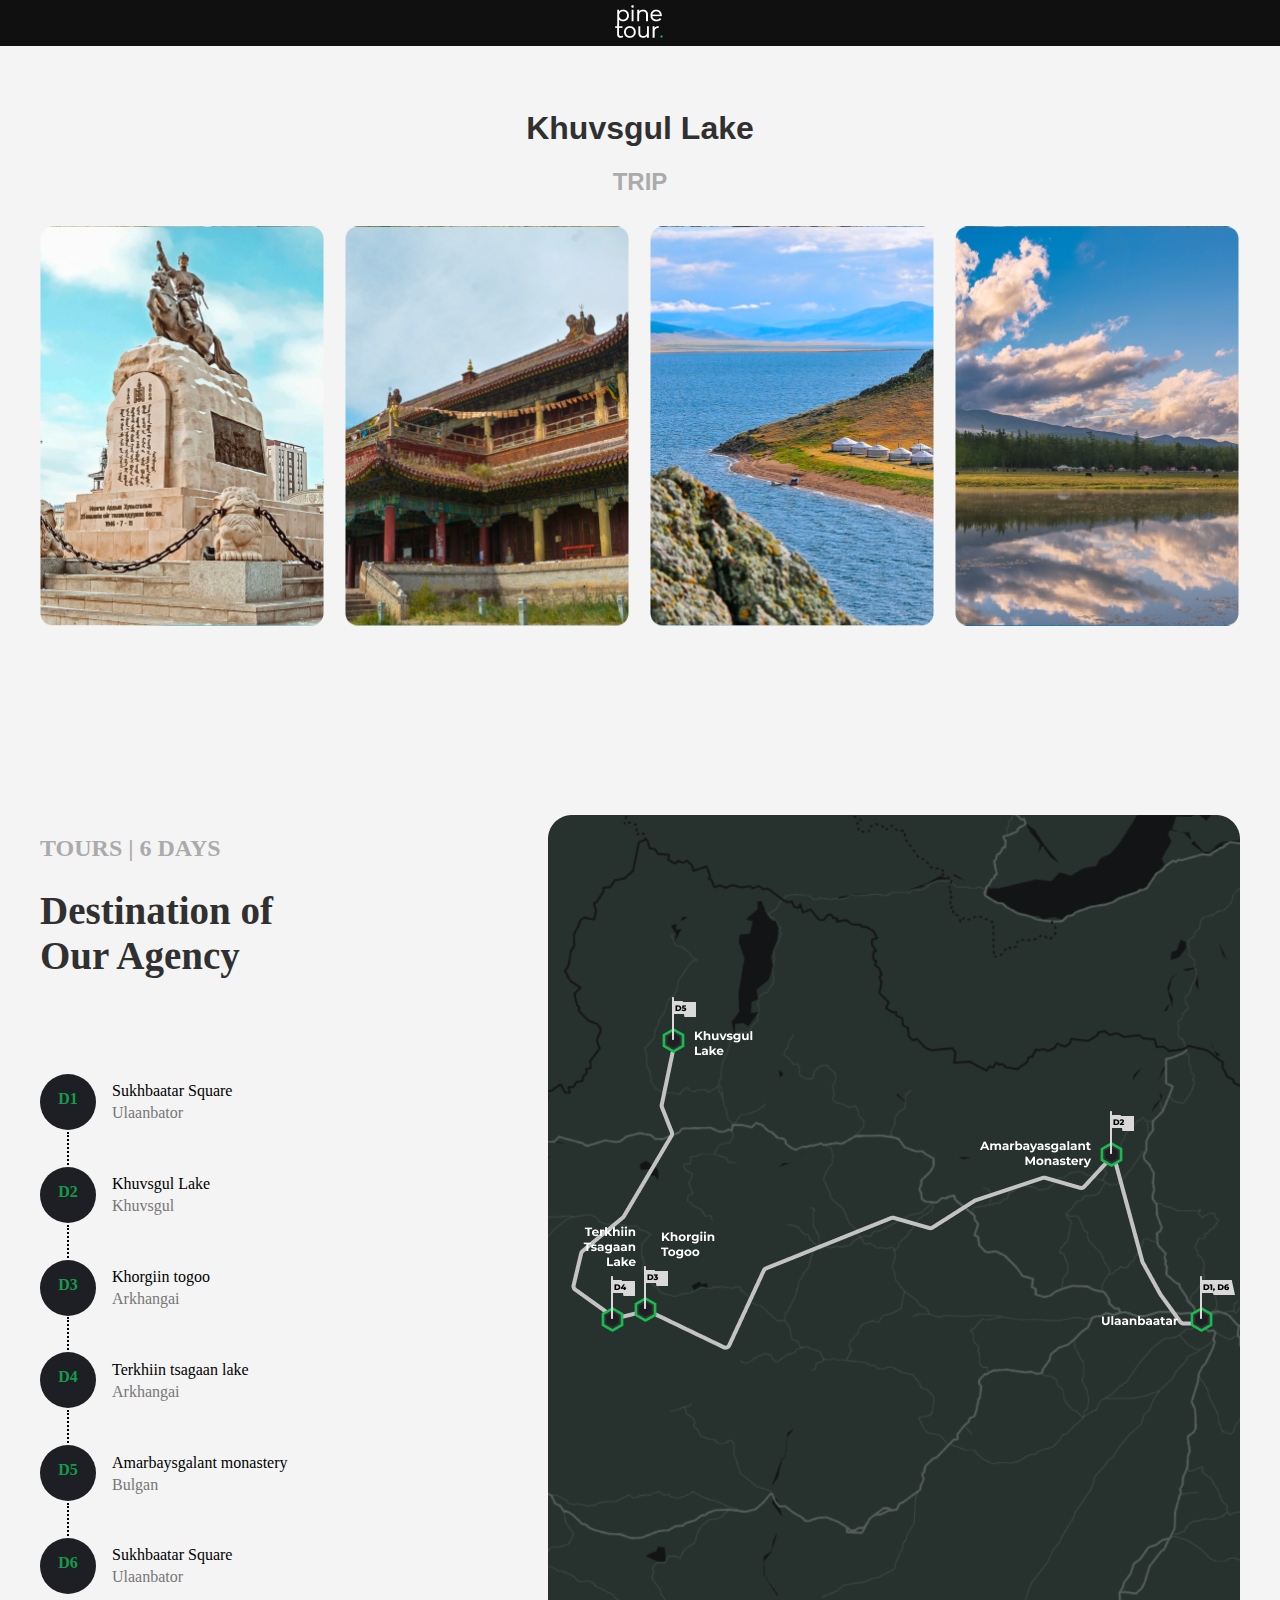
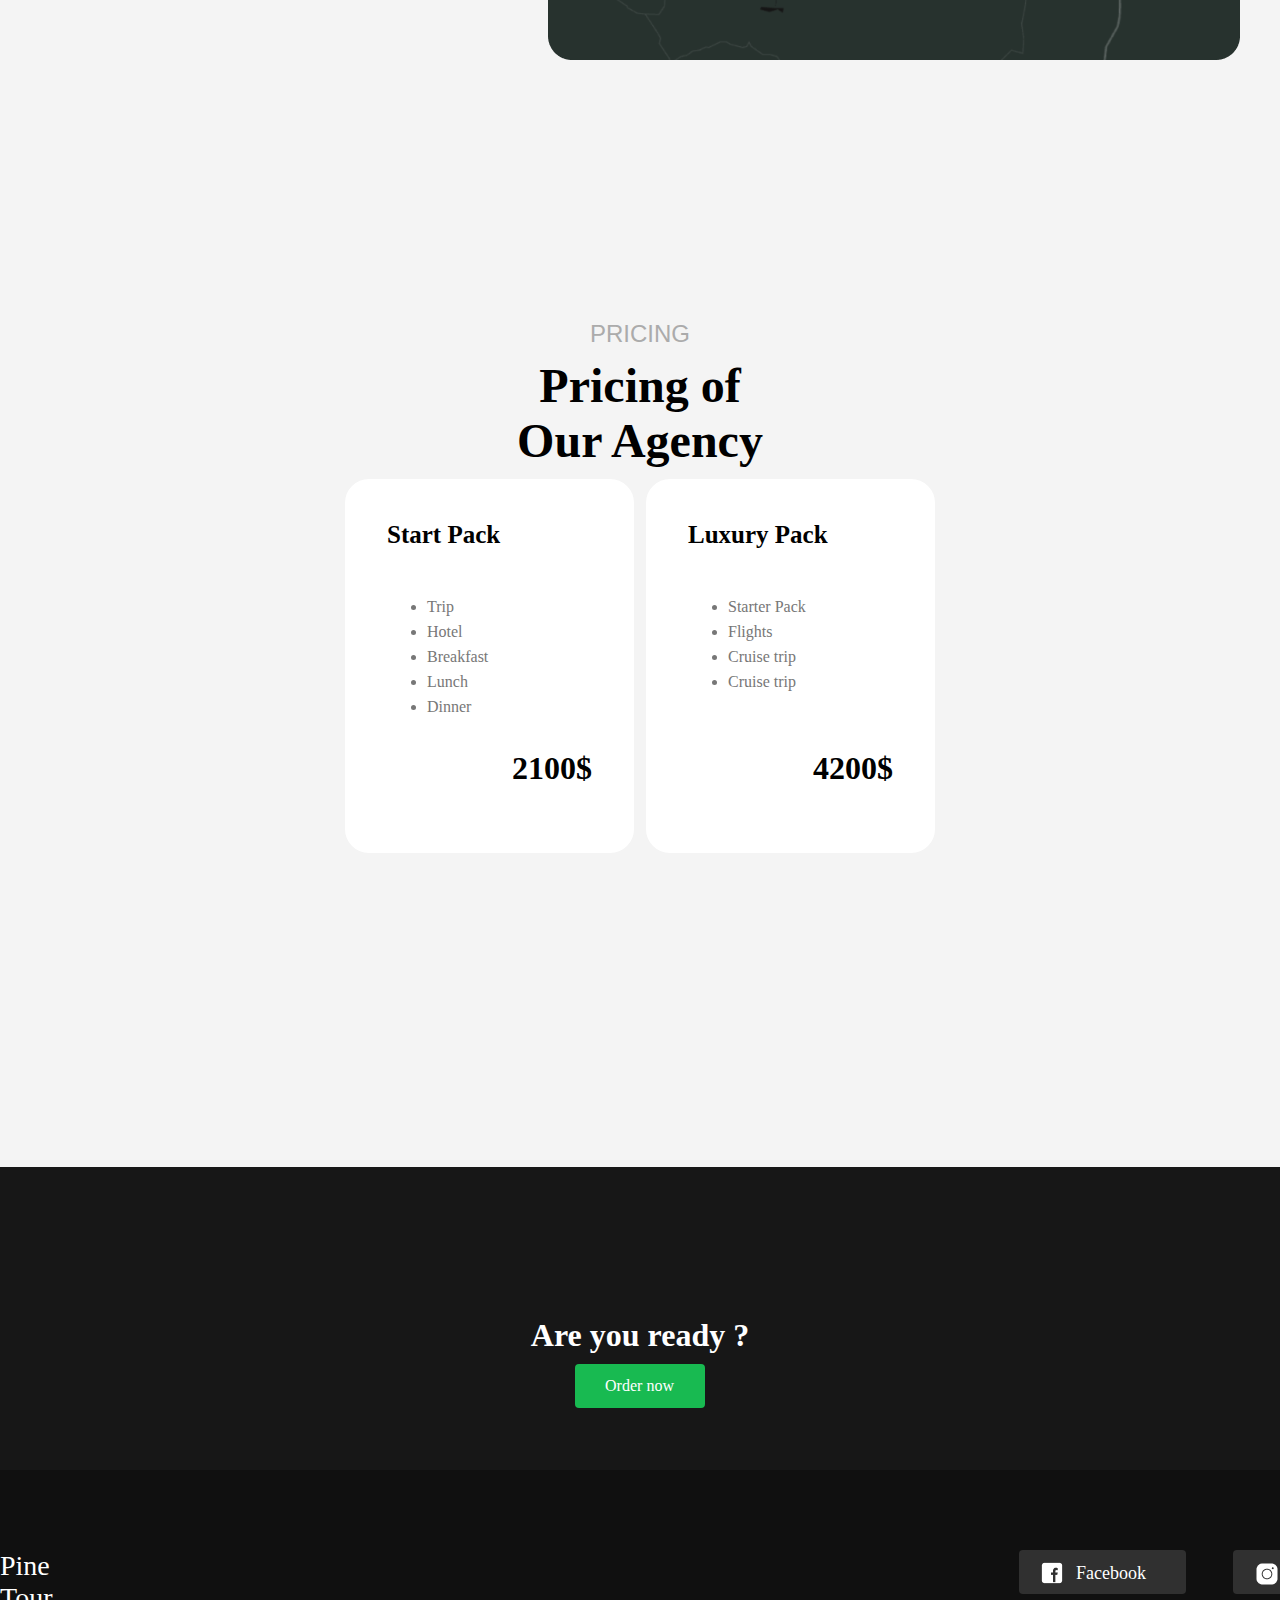
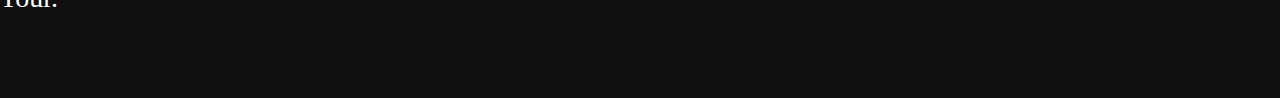
==== index.html @ e6d649a1 "first commit" ====
<!DOCTYPE html>
<html>

<head>
    <title>Pinetour</title>
    <link rel="stylesheet" href="styles.css">
    <link rel="preconnect" href="https://fonts.googleapis.com">
    <link rel="preconnect" href="https://fonts.gstatic.com" crossorigin>
    <link href="https://fonts.googleapis.com/css2?family=Montserrat:ital,wght@0,100..900;1,100..900&display=swap"
        rel="stylesheet">
    <style>
        * {
            font-family: "Montserrat, sans-serif";
        }

        .Browser-body {
            margin: 0%;
            background-color: #f4f4f4;
            font-family: Arial;
            cursor: pointer;
            padding-top: 100px;

        }

        .Pinetourtop {
            background-color: #101010;
            text-align: center;
            position: fixed;
            top: 0px;
            right: 0px;
            left: 0px;
            z-index: 10;
        }

        .KhuvsgulLakebody {
            height: 605px;
            width: 1200px;
            margin: auto;
        }

        .KhuvsgulLakeheader {
            font-family: Arial;
            text-align: center;
            margin-top: 10px;
            color: #303030
        }

        .title {
            color: #ababab;
            text-transform: uppercase;
            font-family: Arial;
            text-align: center;
            font-size: 24px;
        }

        .KhuvsgulLakeimg {
            height: 400px;
            width: 1199px;
            display: flex;
            justify-content: space-between;
            margin-top: 30px;
        }

        .Suhbaatar {
            height: 400px;
            width: 284px;
            border-radius: 12px;
            background-size: 100%;
            background-position: center;
            background-repeat: repeat;
            transition: all 2s ease;
        }

        .Suhbaatar:hover {
            background-size: 80%;
        }

        .Toursbody {
            height: 845px;
            width: 1200px;
            margin-top: 100px;
            margin-left: auto;
            margin-right: auto;
            display: flex;
            justify-content: space-between;
            position: relative;
        }

        .Toursleftsection {
            height: 769px;
            width: 358px;
        }

        .Toursleft-top {
            height: 157px;
            width: 358px;
        }

        .Toursleft-header {
            color: #ababab;
            text-transform: uppercase;
            font-size: 24px
        }

        .Toursleft-title {
            font-size: 39px;
            color: #303030;
        }

        .Toursleft-bottom {
            height: 559px;
            width: 303px;
            margin-top: 80px;
        }

        .Toursleft-bottom-body {
            height: 79.83px;
            width: 300px;
            display: flex;
            margin-top: -10px;
        }

        .Toursleft-bottom-circle {
            height: 56px;
            width: 56px;
            border-radius: 50px;
            background-color: #1D1F24;
            color: #169a4a;
            display: flex;
            justify-content: center;
            align-content: center;
            margin-top: 12px;
            font-weight: bold;
        }

        .Toursleft-bottom-circle img {
            position: absolute;
            right: -3px;
            top: -1px;
            display: none;
            height: 845px;
            width: 700px;
        }

        .Toursleft-bottom-circle:hover img {
            display: block;
        }


        .Toursleft-bottom-item {
            margin-left: 16px;
            margin-top: 20.42px;
        }

        .Toursleft-bottom-title {
            color: #000000;
            size: 16px;
        }

        .Toursleft-bottom-location {
            color: #777777;
            size: 12px;
            margin-top: 4px;
        }

        .Toursleft-bottom-dotted {
            height: 33px;
            border-left: 2px #000000 dotted;
            margin-left: 27px;
            margin-top: -10px;
        }

        .Toursrightside {
            height: 845px;
            width: 692px;
            transition: 1s;
        }

        .Toursrightimg {
            display: none;
        }

        .Toursrightside:hover {
            scale: 1.10;
        }

        .Menu-body {
            height: 607px;
            width: 789px;
            margin: auto;
            margin-top: 260px;
        }

        .Menu-header {
            height: 159px;
            width: 299px;
            margin: auto;
        }

        .Menu-title {
            margin-top: 10px;
            font-size: 48px;
            text-align: center;
            font-weight: bold;
        }

        .Menu-item {
            height: 370px;
            width: 590px;
            margin: auto;
            display: flex;
            justify-content: space-between;
        }

        .Menu-item-border {
            height: 370px;
            width: 285px;
            background-color: #ffffff;
            border-radius: 24px;
            border: 2px #ffffff solid;
            transition: 1s;
        }

        .Menu-item-border:hover {
            border: #18ba51 solid;
            scale: 1.03;
        }

        .Border-body {
            height: 229px;
            width: 155px;
            padding: 40px 90px 301px 40px;
        }

        .Border-title {
            height: 29px;
            width: 155px;
            font-size: 25px;
            color: #000000;
            font-weight: bold;
        }

        .Border-item {
            height: 172px;
            width: 127px;
            padding-top: 28px;
        }

        .Border-text {
            line-height: 25px;
            color: #777777;
        }

        .Border-text:hover {
            color: #2c2c2c;
            font-weight: bold;
        }

        .Border-footer {
            height: 39px;
            width: 205px;
            text-align: right;
            font-size: 32px;
            font-weight: bold;
        }

        .Order-Body {
            height: 303px;
            background-color: #171717;
            margin-top: 240px;
        }

        .Order-title-box {
            height: 93px;
            width: 261px;
            margin: auto;
            padding-top: 150px;
        }

        .Order-title {
            height: 39px;
            width: 261px;
            color: #ffffff;
            text-align: center;
            font-weight: bold;
            font-size: 32px;
        }

        .Order-item {
            height: 44px;
            width: 130px;
            background-color: #18ba51;
            border-radius: 4px;
            color: #ffffff;
            display: flex;
            justify-content: center;
            align-items: center;
            margin: 0px 65px;
            transition: 0.50s;
            text-decoration: none;
            margin-top: 8px;
        }

        .Order-item:hover {
            background-color: #0e5d2e;
            scale: 1.03;
        }

        .Footer {
            height: 228px;
            background-color: #101010;
        }

        .Footer-body {
            height: 68px;
            width: 1400px;
            margin: auto;
            padding-top: 80px;
            display: flex;
            justify-content: space-between;
        }

        .Footer-logo {
            height: 68px;
            width: 81px;
            color: #ffffff;
            font-size: 28px;
            transition: 0.5s;
        }

        .Footer-logo:hover {
            animation: shake 1s;
        }

        @keyframes shake {
            0% {
                transform: translate(5px, 0px);
            }

            25% {
                transform: translate(-5px, 0px);
            }

            50% {
                transform: translate(5px, 0px);
            }

            75% {
                transform: translate(-5px, 0px);
            }

            100% {
                transform: translate(0 0);
            }
        }

        .Footer-item {
            height: 44px;
            width: 381px;
            display: flex;
            justify-content: space-between;
        }

        .Footer-item-box {
            height: 44px;
            width: 167px;
            background-color: #303030;
            border-radius: 4px;
            display: flex;
            transition: 1s;
        }

        .Footer-item-box:hover {
            background-color: #615e5e;
        }

        .Footer-item-icon {
            height: 24px;
            width: 24px;
            margin-top: 11.92px;
            margin-left: 21.92px;
        }

        .Footer-item-title {
            height: 22px;
            width: 93px;
            color: #ffffff;
            padding: 13px 20px 11px 11.92px;
            font-size: 18px;
            text-decoration: none;
        }
    </style>
</head>

<body class="Browser-body">
    <div class="Pinetourtop">
        <img src="Zurag/Zurag.png">
    </div>
    <div class="KhuvsgulLakebody">
        <div>
            <h1 class="KhuvsgulLakeheader">
                Khuvsgul Lake <br>
                <h2 class="title">
                    trip
                </h2>
            </h1>
            <div class="KhuvsgulLakeimg">
                <div class="Suhbaatar" style="background-image: url(Zurag/suhbaatar.png);"> </div>
                <div class="Suhbaatar" style="background-image: url(Zurag/sum.png);"> </div>
                <div class="Suhbaatar" style="background-image: url(Zurag/nuur.png);"> </div>
                <div class="Suhbaatar" style="background-image: url(Zurag/mod.png);"> </div>
            </div>
        </div>
    </div>
    <div class="Toursbody">
        <div class="Toursleftsection">
            <div class="Toursleft-top ">
                <h2 class="Toursleft-header"> tours | 6 days </h2>
                <h1 class="Toursleft-title"> Destination of <br>
                    Our Agency
                </h1>
            </div>
            <div class="Toursleft-bottom">
                <div class="Toursleft-bottom-body">
                    <div class="Toursleft-bottom-circle">
                        <p>D1</p>
                        <img src="Zurag/suhbaatar.png">
                    </div>
                    <div class="Toursleft-bottom-item">
                        <div class="Toursleft-bottom-title"> Sukhbaatar Square </div>
                        <div class="Toursleft-bottom-location"> Ulaanbator </div>
                    </div>
                </div>
                <div class="Toursleft-bottom-dotted">
                </div>
                <div class="Toursleft-bottom-body">
                    <div class="Toursleft-bottom-circle">
                        <p>D2</p>
                        <img src="Zurag/mod.png">
                    </div>
                    <div class="Toursleft-bottom-item">
                        <div class="Toursleft-bottom-title"> Khuvsgul Lake </div>
                        <div class="Toursleft-bottom-location"> Khuvsgul </div>
                    </div>
                </div>
                <div class="Toursleft-bottom-dotted">
                </div>
                <div class="Toursleft-bottom-body">
                    <div class="Toursleft-bottom-circle">
                        <p>D3</p>
                        <img src="Zurag/mod.png">
                    </div>
                    <div class="Toursleft-bottom-item">
                        <div class="Toursleft-bottom-title"> Khorgiin togoo </div>
                        <div class="Toursleft-bottom-location"> Arkhangai </div>
                    </div>
                </div>
                <div class="Toursleft-bottom-dotted">
                </div>
                <div class="Toursleft-bottom-body">
                    <div class="Toursleft-bottom-circle">
                        <p>D4</p>
                        <img src="Zurag/nuur.png">
                    </div>
                    <div class="Toursleft-bottom-item">
                        <div class="Toursleft-bottom-title"> Terkhiin tsagaan lake </div>
                        <div class="Toursleft-bottom-location"> Arkhangai </div>
                    </div>
                </div>
                <div class="Toursleft-bottom-dotted">
                </div>
                <div class="Toursleft-bottom-body">
                    <div class="Toursleft-bottom-circle">
                        <p>D5</p>
                        <img src="Zurag/nuur.png">
                    </div>
                    <div class="Toursleft-bottom-item">
                        <div class="Toursleft-bottom-title"> Amarbaysgalant monastery </div>
                        <div class="Toursleft-bottom-location"> Bulgan </div>
                    </div>
                </div>
                <div class="Toursleft-bottom-dotted">
                </div>
                <div class="Toursleft-bottom-body">
                    <div class="Toursleft-bottom-circle">
                        <p>D6</p>
                        <img src="Zurag/suhbaatar.png">
                    </div>
                    <div class="Toursleft-bottom-item">
                        <div class="Toursleft-bottom-title"> Sukhbaatar Square </div>
                        <div class="Toursleft-bottom-location"> Ulaanbator </div>
                    </div>
                </div>
            </div>
        </div>
        <div class="Toursrightside">
            <img src="Zurag/Gazriin zurag.png">
        </div>
    </div>
    <div class="Menu-body">
        <div class="Menu-header">
            <div class="title"> Pricing </div>
            <div class="Menu-title"> Pricing of <br> Our Agency</div>
        </div>
        <div class="Menu-item">
            <div class="Menu-item-border">
                <div class="Border-body">
                    <div class="Border-title"> Start Pack </div>
                    <div class="Border-item">
                        <ul>
                            <li class="Border-text"> Trip </li>
                            <li class="Border-text"> Hotel </li>
                            <li class="Border-text"> Breakfast </li>
                            <li class="Border-text"> Lunch </li>
                            <li class="Border-text"> Dinner </li>
                        </ul>
                    </div>
                    <div class="Border-footer">
                        2100$
                    </div>
                </div>
            </div>
            <div class="Menu-item-border">
                <div class="Border-body">
                    <div class="Border-title"> Luxury Pack </div>
                    <div class="Border-item">
                        <ul>
                            <li class="Border-text"> Starter Pack </li>
                            <li class="Border-text"> Flights </li>
                            <li class="Border-text"> Cruise trip </li>
                            <li class="Border-text"> Cruise trip </li>
                        </ul>
                    </div>
                    <div class="Border-footer">
                        4200$
                    </div>
                </div>
            </div>
        </div>
    </div>
    <div class="Order-Body">
        <div class="Order-title-box">
            <div class="Order-title"> Are you ready ? </div>
            <a href="http://127.0.0.1:5500/Order.html" class="Order-item"> Order now </a>
        </div>
    </div>
    <div class="Footer">
        <div class="Footer-body">
            <div class="Footer-logo"> Pine<br>Tour. </div>
            <div class="Footer-item">
                <div class="Footer-item-box">
                    <div class="Footer-item-icon"> <img src="Zurag/Facebook.png"> </div>
                    <a href="https://www.facebook.com/" target="_blank" class="Footer-item-title">
                        Facebook </a>
                </div>
                <div class="Footer-item-box">
                    <div class="Footer-item-icon"> <img src="Zurag/Instagram.png"> </div>
                    <a href="https://www.instagram.com/" target="_blank" class="Footer-item-title">
                        Instagram </a>
                </div>
            </div>
        </div>
    </div>
    </div>
</body>

</html>
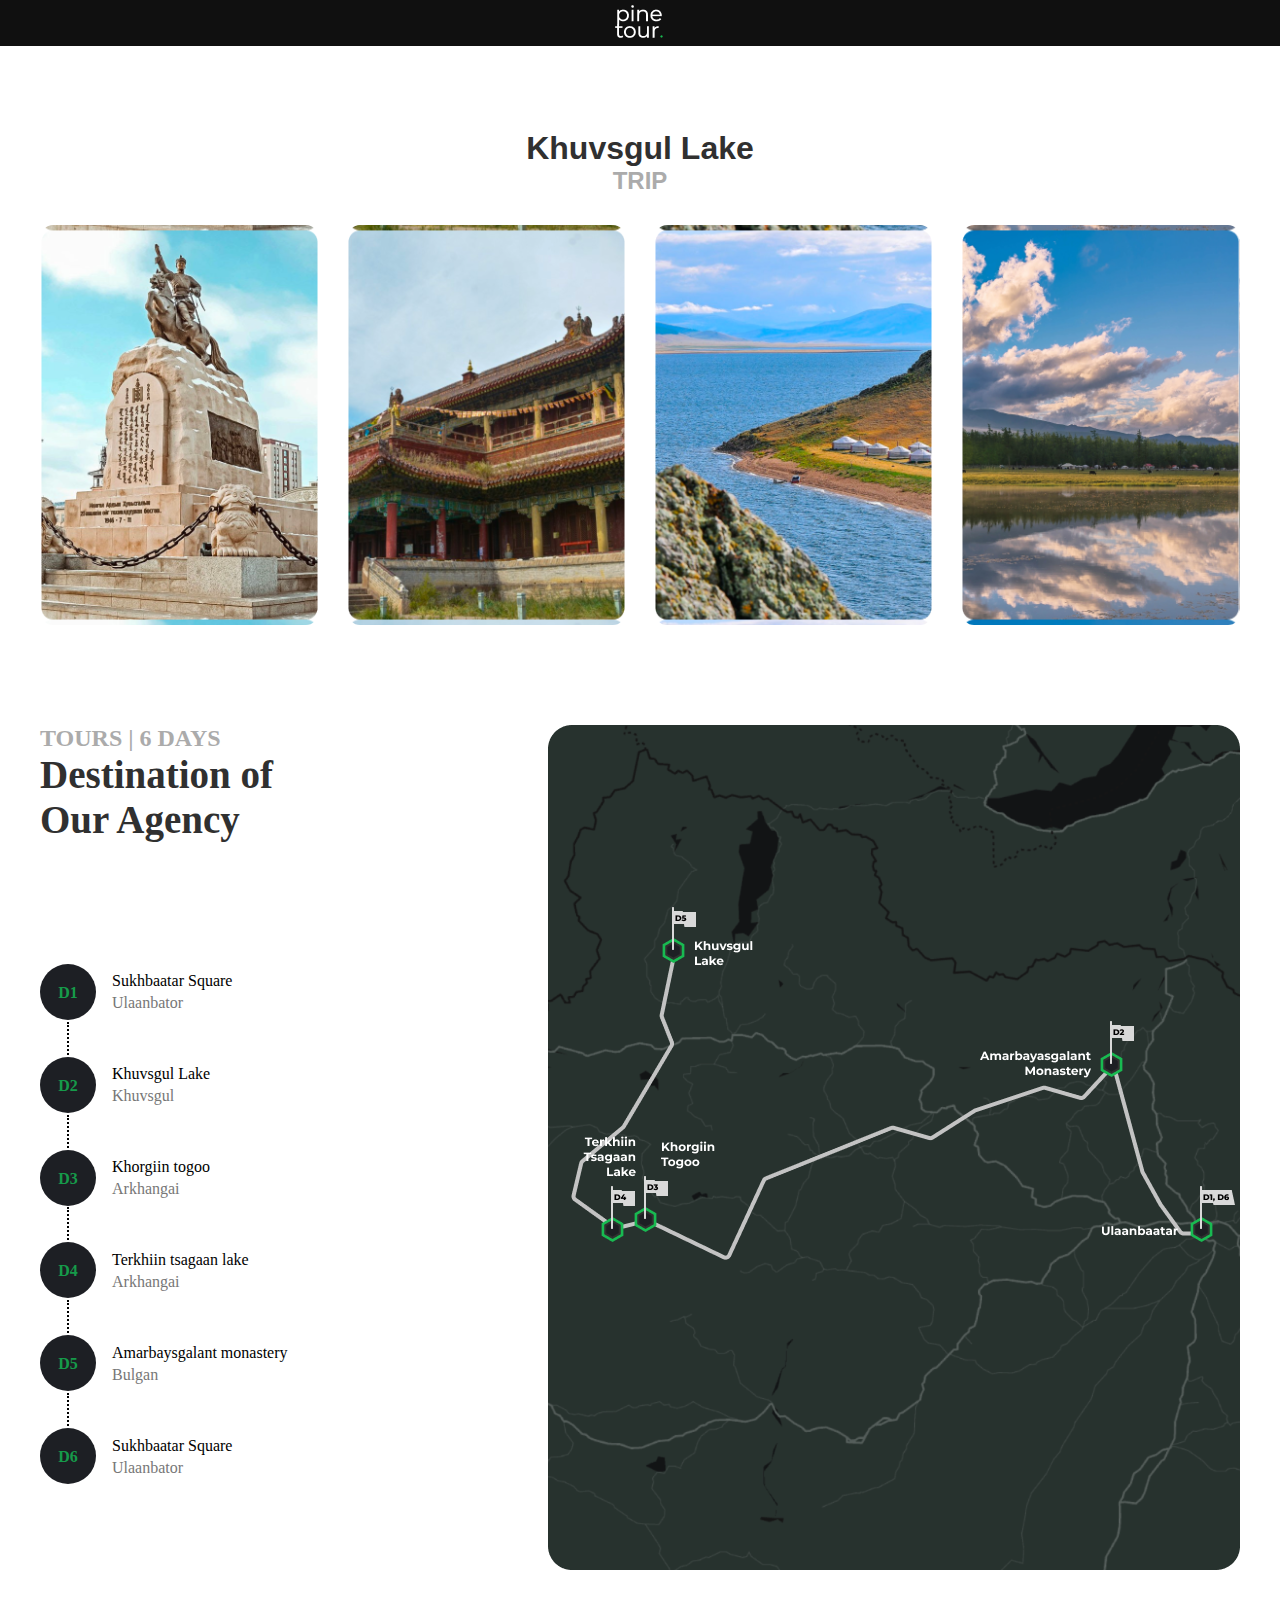
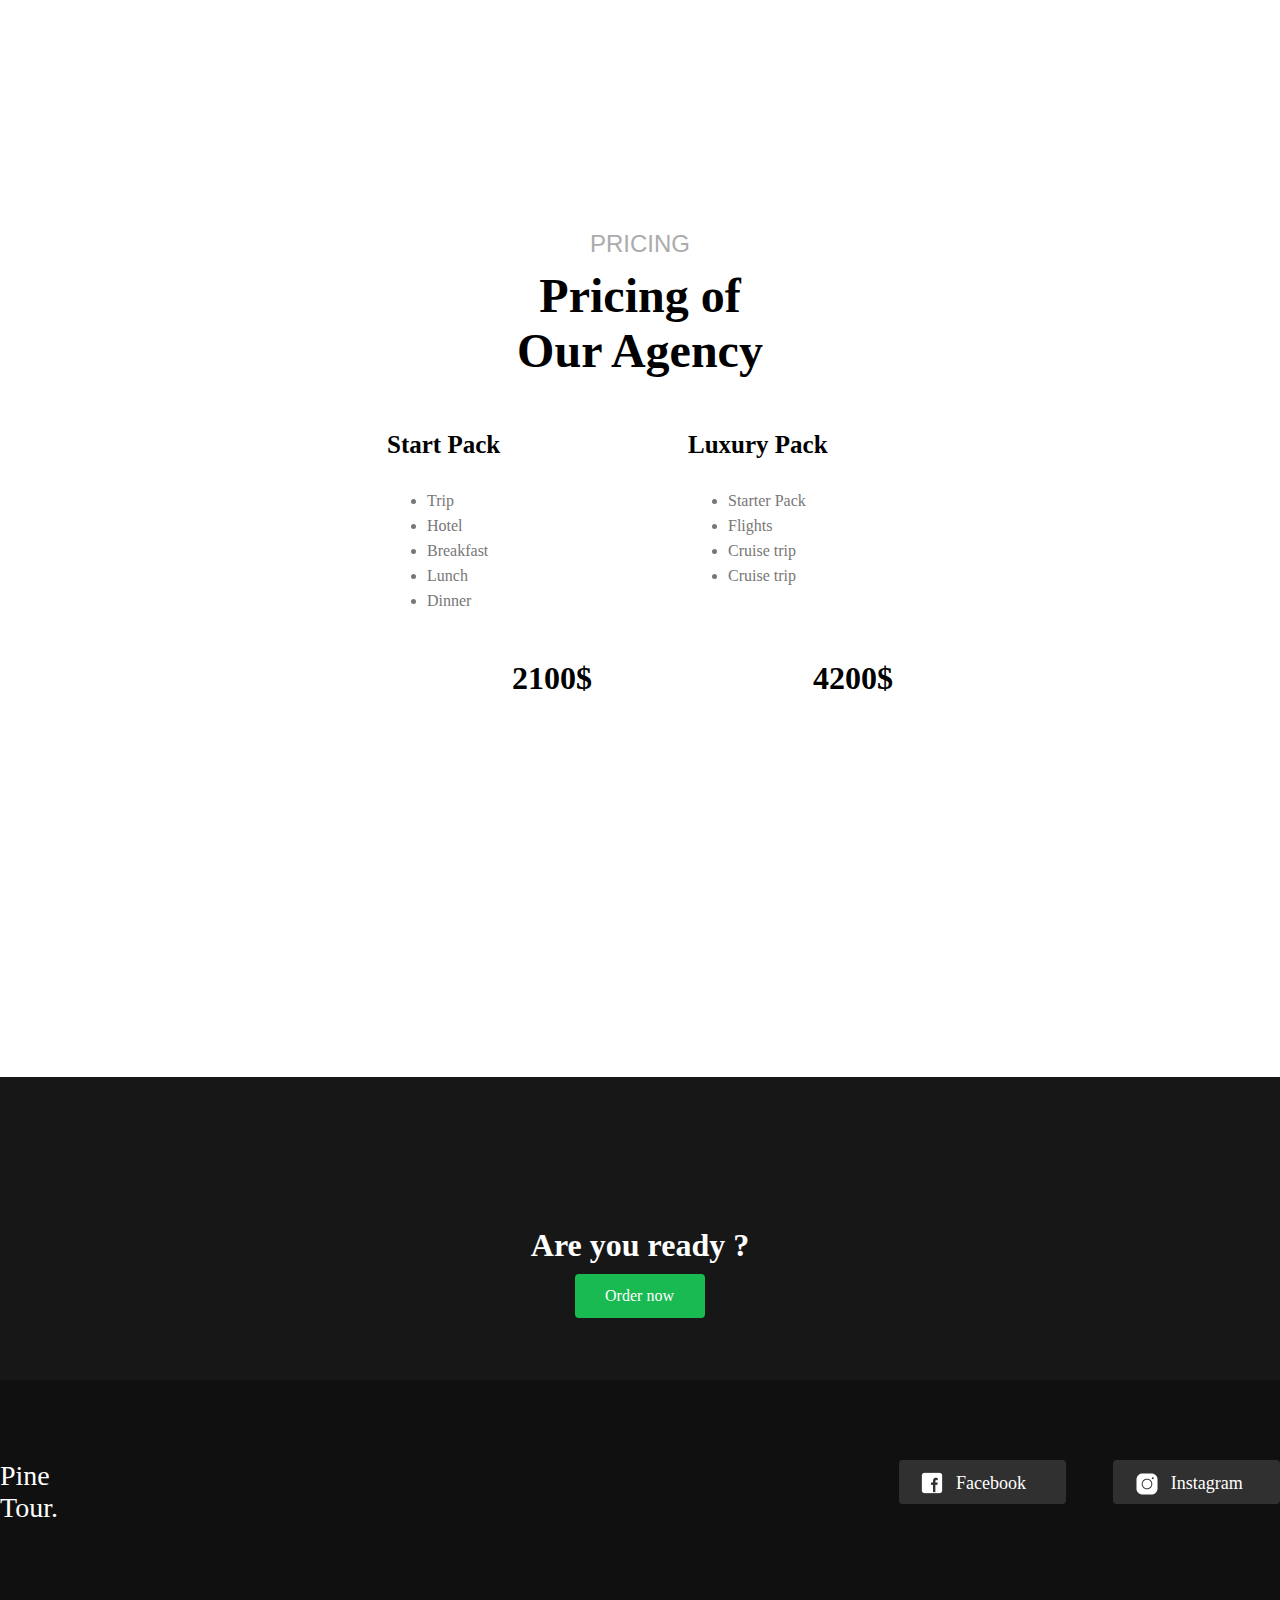
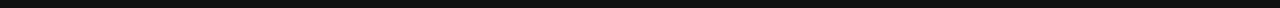
==== commit f34c88a8: "some fixed" ====
--- a/index.html
+++ b/index.html
@@ -8,396 +8,13 @@
     <link rel="preconnect" href="https://fonts.gstatic.com" crossorigin>
     <link href="https://fonts.googleapis.com/css2?family=Montserrat:ital,wght@0,100..900;1,100..900&display=swap"
         rel="stylesheet">
-    <style>
-        * {
-            font-family: "Montserrat, sans-serif";
-        }
-
-        .Browser-body {
-            margin: 0%;
-            background-color: #f4f4f4;
-            font-family: Arial;
-            cursor: pointer;
-            padding-top: 100px;
-
-        }
-
-        .Pinetourtop {
-            background-color: #101010;
-            text-align: center;
-            position: fixed;
-            top: 0px;
-            right: 0px;
-            left: 0px;
-            z-index: 10;
-        }
-
-        .KhuvsgulLakebody {
-            height: 605px;
-            width: 1200px;
-            margin: auto;
-        }
-
-        .KhuvsgulLakeheader {
-            font-family: Arial;
-            text-align: center;
-            margin-top: 10px;
-            color: #303030
-        }
-
-        .title {
-            color: #ababab;
-            text-transform: uppercase;
-            font-family: Arial;
-            text-align: center;
-            font-size: 24px;
-        }
-
-        .KhuvsgulLakeimg {
-            height: 400px;
-            width: 1199px;
-            display: flex;
-            justify-content: space-between;
-            margin-top: 30px;
-        }
-
-        .Suhbaatar {
-            height: 400px;
-            width: 284px;
-            border-radius: 12px;
-            background-size: 100%;
-            background-position: center;
-            background-repeat: repeat;
-            transition: all 2s ease;
-        }
-
-        .Suhbaatar:hover {
-            background-size: 80%;
-        }
-
-        .Toursbody {
-            height: 845px;
-            width: 1200px;
-            margin-top: 100px;
-            margin-left: auto;
-            margin-right: auto;
-            display: flex;
-            justify-content: space-between;
-            position: relative;
-        }
-
-        .Toursleftsection {
-            height: 769px;
-            width: 358px;
-        }
-
-        .Toursleft-top {
-            height: 157px;
-            width: 358px;
-        }
-
-        .Toursleft-header {
-            color: #ababab;
-            text-transform: uppercase;
-            font-size: 24px
-        }
-
-        .Toursleft-title {
-            font-size: 39px;
-            color: #303030;
-        }
-
-        .Toursleft-bottom {
-            height: 559px;
-            width: 303px;
-            margin-top: 80px;
-        }
-
-        .Toursleft-bottom-body {
-            height: 79.83px;
-            width: 300px;
-            display: flex;
-            margin-top: -10px;
-        }
-
-        .Toursleft-bottom-circle {
-            height: 56px;
-            width: 56px;
-            border-radius: 50px;
-            background-color: #1D1F24;
-            color: #169a4a;
-            display: flex;
-            justify-content: center;
-            align-content: center;
-            margin-top: 12px;
-            font-weight: bold;
-        }
-
-        .Toursleft-bottom-circle img {
-            position: absolute;
-            right: -3px;
-            top: -1px;
-            display: none;
-            height: 845px;
-            width: 700px;
-        }
-
-        .Toursleft-bottom-circle:hover img {
-            display: block;
-        }
-
-
-        .Toursleft-bottom-item {
-            margin-left: 16px;
-            margin-top: 20.42px;
-        }
-
-        .Toursleft-bottom-title {
-            color: #000000;
-            size: 16px;
-        }
-
-        .Toursleft-bottom-location {
-            color: #777777;
-            size: 12px;
-            margin-top: 4px;
-        }
-
-        .Toursleft-bottom-dotted {
-            height: 33px;
-            border-left: 2px #000000 dotted;
-            margin-left: 27px;
-            margin-top: -10px;
-        }
-
-        .Toursrightside {
-            height: 845px;
-            width: 692px;
-            transition: 1s;
-        }
-
-        .Toursrightimg {
-            display: none;
-        }
-
-        .Toursrightside:hover {
-            scale: 1.10;
-        }
-
-        .Menu-body {
-            height: 607px;
-            width: 789px;
-            margin: auto;
-            margin-top: 260px;
-        }
-
-        .Menu-header {
-            height: 159px;
-            width: 299px;
-            margin: auto;
-        }
-
-        .Menu-title {
-            margin-top: 10px;
-            font-size: 48px;
-            text-align: center;
-            font-weight: bold;
-        }
-
-        .Menu-item {
-            height: 370px;
-            width: 590px;
-            margin: auto;
-            display: flex;
-            justify-content: space-between;
-        }
-
-        .Menu-item-border {
-            height: 370px;
-            width: 285px;
-            background-color: #ffffff;
-            border-radius: 24px;
-            border: 2px #ffffff solid;
-            transition: 1s;
-        }
-
-        .Menu-item-border:hover {
-            border: #18ba51 solid;
-            scale: 1.03;
-        }
-
-        .Border-body {
-            height: 229px;
-            width: 155px;
-            padding: 40px 90px 301px 40px;
-        }
-
-        .Border-title {
-            height: 29px;
-            width: 155px;
-            font-size: 25px;
-            color: #000000;
-            font-weight: bold;
-        }
-
-        .Border-item {
-            height: 172px;
-            width: 127px;
-            padding-top: 28px;
-        }
-
-        .Border-text {
-            line-height: 25px;
-            color: #777777;
-        }
-
-        .Border-text:hover {
-            color: #2c2c2c;
-            font-weight: bold;
-        }
-
-        .Border-footer {
-            height: 39px;
-            width: 205px;
-            text-align: right;
-            font-size: 32px;
-            font-weight: bold;
-        }
-
-        .Order-Body {
-            height: 303px;
-            background-color: #171717;
-            margin-top: 240px;
-        }
-
-        .Order-title-box {
-            height: 93px;
-            width: 261px;
-            margin: auto;
-            padding-top: 150px;
-        }
-
-        .Order-title {
-            height: 39px;
-            width: 261px;
-            color: #ffffff;
-            text-align: center;
-            font-weight: bold;
-            font-size: 32px;
-        }
-
-        .Order-item {
-            height: 44px;
-            width: 130px;
-            background-color: #18ba51;
-            border-radius: 4px;
-            color: #ffffff;
-            display: flex;
-            justify-content: center;
-            align-items: center;
-            margin: 0px 65px;
-            transition: 0.50s;
-            text-decoration: none;
-            margin-top: 8px;
-        }
-
-        .Order-item:hover {
-            background-color: #0e5d2e;
-            scale: 1.03;
-        }
-
-        .Footer {
-            height: 228px;
-            background-color: #101010;
-        }
-
-        .Footer-body {
-            height: 68px;
-            width: 1400px;
-            margin: auto;
-            padding-top: 80px;
-            display: flex;
-            justify-content: space-between;
-        }
-
-        .Footer-logo {
-            height: 68px;
-            width: 81px;
-            color: #ffffff;
-            font-size: 28px;
-            transition: 0.5s;
-        }
-
-        .Footer-logo:hover {
-            animation: shake 1s;
-        }
-
-        @keyframes shake {
-            0% {
-                transform: translate(5px, 0px);
-            }
-
-            25% {
-                transform: translate(-5px, 0px);
-            }
-
-            50% {
-                transform: translate(5px, 0px);
-            }
-
-            75% {
-                transform: translate(-5px, 0px);
-            }
-
-            100% {
-                transform: translate(0 0);
-            }
-        }
-
-        .Footer-item {
-            height: 44px;
-            width: 381px;
-            display: flex;
-            justify-content: space-between;
-        }
-
-        .Footer-item-box {
-            height: 44px;
-            width: 167px;
-            background-color: #303030;
-            border-radius: 4px;
-            display: flex;
-            transition: 1s;
-        }
-
-        .Footer-item-box:hover {
-            background-color: #615e5e;
-        }
-
-        .Footer-item-icon {
-            height: 24px;
-            width: 24px;
-            margin-top: 11.92px;
-            margin-left: 21.92px;
-        }
-
-        .Footer-item-title {
-            height: 22px;
-            width: 93px;
-            color: #ffffff;
-            padding: 13px 20px 11px 11.92px;
-            font-size: 18px;
-            text-decoration: none;
-        }
-    </style>
 </head>
 
-<body class="Browser-body">
+<body>
     <div class="Pinetourtop">
         <img src="Zurag/Zurag.png">
     </div>
     <div class="KhuvsgulLakebody">
-        <div>
             <h1 class="KhuvsgulLakeheader">
                 Khuvsgul Lake <br>
                 <h2 class="title">
@@ -410,7 +27,6 @@
                 <div class="Suhbaatar" style="background-image: url(Zurag/nuur.png);"> </div>
                 <div class="Suhbaatar" style="background-image: url(Zurag/mod.png);"> </div>
             </div>
-        </div>
     </div>
     <div class="Toursbody">
         <div class="Toursleftsection">
@@ -423,7 +39,7 @@
             <div class="Toursleft-bottom">
                 <div class="Toursleft-bottom-body">
                     <div class="Toursleft-bottom-circle">
-                        <p>D1</p>
+                        <p class="Dword" >D1</p>
                         <img src="Zurag/suhbaatar.png">
                     </div>
                     <div class="Toursleft-bottom-item">
@@ -435,7 +51,7 @@
                 </div>
                 <div class="Toursleft-bottom-body">
                     <div class="Toursleft-bottom-circle">
-                        <p>D2</p>
+                        <p class="Dword" >D2</p>
                         <img src="Zurag/mod.png">
                     </div>
                     <div class="Toursleft-bottom-item">
@@ -447,7 +63,7 @@
                 </div>
                 <div class="Toursleft-bottom-body">
                     <div class="Toursleft-bottom-circle">
-                        <p>D3</p>
+                        <p class="Dword" >D3</p>
                         <img src="Zurag/mod.png">
                     </div>
                     <div class="Toursleft-bottom-item">
@@ -459,7 +75,7 @@
                 </div>
                 <div class="Toursleft-bottom-body">
                     <div class="Toursleft-bottom-circle">
-                        <p>D4</p>
+                        <p class="Dword">D4</p>
                         <img src="Zurag/nuur.png">
                     </div>
                     <div class="Toursleft-bottom-item">
@@ -471,7 +87,7 @@
                 </div>
                 <div class="Toursleft-bottom-body">
                     <div class="Toursleft-bottom-circle">
-                        <p>D5</p>
+                        <p class="Dword">D5</p>
                         <img src="Zurag/nuur.png">
                     </div>
                     <div class="Toursleft-bottom-item">
@@ -483,7 +99,7 @@
                 </div>
                 <div class="Toursleft-bottom-body">
                     <div class="Toursleft-bottom-circle">
-                        <p>D6</p>
+                        <p class="Dword">D6</p>
                         <img src="Zurag/suhbaatar.png">
                     </div>
                     <div class="Toursleft-bottom-item">
@@ -541,7 +157,7 @@
     <div class="Order-Body">
         <div class="Order-title-box">
             <div class="Order-title"> Are you ready ? </div>
-            <a href="http://127.0.0.1:5500/Order.html" class="Order-item"> Order now </a>
+            <a href="http://127.0.0.1:5501/Order.html" class="Order-item"> Order now </a>
         </div>
     </div>
     <div class="Footer">
--- a/styles.css
+++ b/styles.css
@@ -0,0 +1,392 @@
+* {
+    font-family: "Montserrat, sans-serif";
+    margin: 0px;
+}
+
+.Browser-body {
+    background-color: #f4f4f4;
+    font-family: Arial;
+    cursor: pointer;
+    padding-top: 100px;
+    margin: 0%;
+}
+.Pinetourtop {
+    background-color: #101010;
+    text-align: center;
+    position: fixed;
+    top: 0px;
+    right: 0px;
+    left: 0px;
+    z-index: 10;
+}
+.KhuvsgulLakebody {
+   position: relative;
+   
+}
+
+.KhuvsgulLakeheader {
+    font-family: Arial;
+    text-align: center;
+    padding-top: 120px;
+    margin-top: 10px;
+    color: #303030
+}
+
+.title {
+    color: #ababab;
+    text-transform: uppercase;
+    font-family: Arial;
+    text-align: center;
+    font-size: 24px;
+}
+
+.KhuvsgulLakeimg {
+    margin-left: auto;
+    margin-right: auto;
+    width: auto;
+    height: 400px;
+    max-width: 1199px;
+    display: flex;
+    gap: 30px;
+    justify-content: space-around;
+    margin-top: 30px;
+}
+
+.Suhbaatar {
+    height: auto;
+    max-height: 400px;
+    width: 284px;
+    border-radius: 12px;
+    background-size: 100%;
+    background-position: center;
+    background-repeat: repeat;
+    transition: all 2s ease;
+}
+
+.Suhbaatar:hover {
+    background-size: 80%;
+}
+
+.Toursbody {
+    height: 845px;
+    width: auto;
+    max-width: 1200px;
+    margin-top: 100px;
+    margin-left: auto;
+    margin-right: auto;
+    display: flex;
+    justify-content: space-between;
+    position: relative;
+}
+
+.Toursleftsection {
+    height: 769px;
+    width: auto;
+    max-width: 358px;
+}
+
+.Toursleft-top {
+    height: 157px;
+    width: auto;
+    max-width: 358px;
+}
+
+.Toursleft-header {
+    color: #ababab;
+    text-transform: uppercase;
+    font-size: 24px
+}
+
+.Toursleft-title {
+    font-size: 39px;
+    color: #303030;
+}
+
+.Toursleft-bottom {
+    height: 559px;
+    width: auto;
+    max-width: 303px;
+    margin-top: 80px;
+}
+
+.Toursleft-bottom-body {
+    height: 79.83px;
+    width: auto;
+    max-width: 300px;
+    display: flex;
+    margin-top: -10px;
+}
+
+.Toursleft-bottom-circle {
+    height: 56px;
+    width: 56px;
+    border-radius: 50px;
+    background-color: #1D1F24;
+    color: #169a4a;
+    display: flex;
+    justify-content: center;
+    align-content: center;
+    margin-top: 12px;
+    font-weight: bold;
+}
+.Dword{
+    margin-top: 20px;
+}
+
+.Toursleft-bottom-circle img {
+    position: absolute;
+    right: -3px;
+    top: -1px;
+    display: none;
+    height: 845px;
+    width: 700px;
+}
+
+.Toursleft-bottom-circle:hover img {
+    display: block;
+}
+
+
+.Toursleft-bottom-item {
+    margin-left: 16px;
+    margin-top: 20.42px;
+}
+
+.Toursleft-bottom-title {
+    color: #000000;
+    size: 16px;
+}
+
+.Toursleft-bottom-location {
+    color: #777777;
+    size: 12px;
+    margin-top: 4px;
+}
+
+.Toursleft-bottom-dotted {
+    height: 33px;
+    border-left: 2px #000000 dotted;
+    margin-left: 27px;
+    margin-top: -10px;
+}
+
+.Toursrightside {
+    height: 845px;
+    width: 692px;
+    transition: 1s;
+}
+
+.Toursrightimg {
+    display: none;
+}
+
+.Toursrightside:hover {
+    scale: 1.10;
+}
+
+.Menu-body {
+    height: 607px;
+    width: 789px;
+    margin: auto;
+    margin-top: 260px;
+}
+
+.Menu-header {
+    height: 159px;
+    width: 299px;
+    margin: auto;
+}
+
+.Menu-title {
+    margin-top: 10px;
+    font-size: 48px;
+    text-align: center;
+    font-weight: bold;
+}
+
+.Menu-item {
+    height: 370px;
+    width: 590px;
+    margin: auto;
+    display: flex;
+    justify-content: space-between;
+}
+
+.Menu-item-border {
+    height: 370px;
+    width: 285px;
+    background-color: #ffffff;
+    border-radius: 24px;
+    border: 2px #ffffff solid;
+    transition: 1s;
+}
+
+.Menu-item-border:hover {
+    border: #18ba51 solid;
+    scale: 1.03;
+}
+
+.Border-body {
+    height: 229px;
+    width: 155px;
+    padding: 40px 90px 301px 40px;
+}
+
+.Border-title {
+    height: 29px;
+    width: 155px;
+    font-size: 25px;
+    color: #000000;
+    font-weight: bold;
+}
+
+.Border-item {
+    height: 172px;
+    width: 127px;
+    padding-top: 28px;
+}
+
+.Border-text {
+    line-height: 25px;
+    color: #777777;
+}
+
+.Border-text:hover {
+    color: #2c2c2c;
+    font-weight: bold;
+}
+
+.Border-footer {
+    height: 39px;
+    width: 205px;
+    text-align: right;
+    font-size: 32px;
+    font-weight: bold;
+}
+
+.Order-Body {
+    height: 303px;
+    background-color: #171717;
+    margin-top: 240px;
+}
+
+.Order-title-box {
+    height: 93px;
+    width: 261px;
+    margin: auto;
+    padding-top: 150px;
+}
+
+.Order-title {
+    height: 39px;
+    width: 261px;
+    color: #ffffff;
+    text-align: center;
+    font-weight: bold;
+    font-size: 32px;
+}
+
+.Order-item {
+    height: 44px;
+    width: 130px;
+    background-color: #18ba51;
+    border-radius: 4px;
+    color: #ffffff;
+    display: flex;
+    justify-content: center;
+    align-items: center;
+    margin: 0px 65px;
+    transition: 0.50s;
+    text-decoration: none;
+    margin-top: 8px;
+}
+
+.Order-item:hover {
+    background-color: #0e5d2e;
+    scale: 1.03;
+}
+
+.Footer {
+    height: 228px;
+    background-color: #101010;
+}
+
+.Footer-body {
+    height: 68px;
+    width: auto;
+    max-width: 1400px;
+    margin: auto;
+    padding-top: 80px;
+    display: flex;
+    justify-content: space-between;
+}
+
+.Footer-logo {
+    height: 68px;
+    width: 81px;
+    color: #ffffff;
+    font-size: 28px;
+    transition: 0.5s;
+}
+
+.Footer-logo:hover {
+    animation: shake 1s;
+}
+
+@keyframes shake {
+    0% {
+        transform: translate(5px, 0px);
+    }
+
+    25% {
+        transform: translate(-5px, 0px);
+    }
+
+    50% {
+        transform: translate(5px, 0px);
+    }
+
+    75% {
+        transform: translate(-5px, 0px);
+    }
+
+    100% {
+        transform: translate(0 0);
+    }
+}
+
+.Footer-item {
+    height: 44px;
+    width: 381px;
+    display: flex;
+    justify-content: space-between;
+}
+
+.Footer-item-box {
+    height: 44px;
+    width: 167px;
+    background-color: #303030;
+    border-radius: 4px;
+    display: flex;
+    transition: 1s;
+}
+
+.Footer-item-box:hover {
+    background-color: #615e5e;
+}
+
+.Footer-item-icon {
+    height: 24px;
+    width: 24px;
+    margin-top: 11.92px;
+    margin-left: 21.92px;
+}
+
+.Footer-item-title {
+    height: 22px;
+    width: 93px;
+    color: #ffffff;
+    padding: 13px 20px 11px 11.92px;
+    font-size: 18px;
+    text-decoration: none;
+}